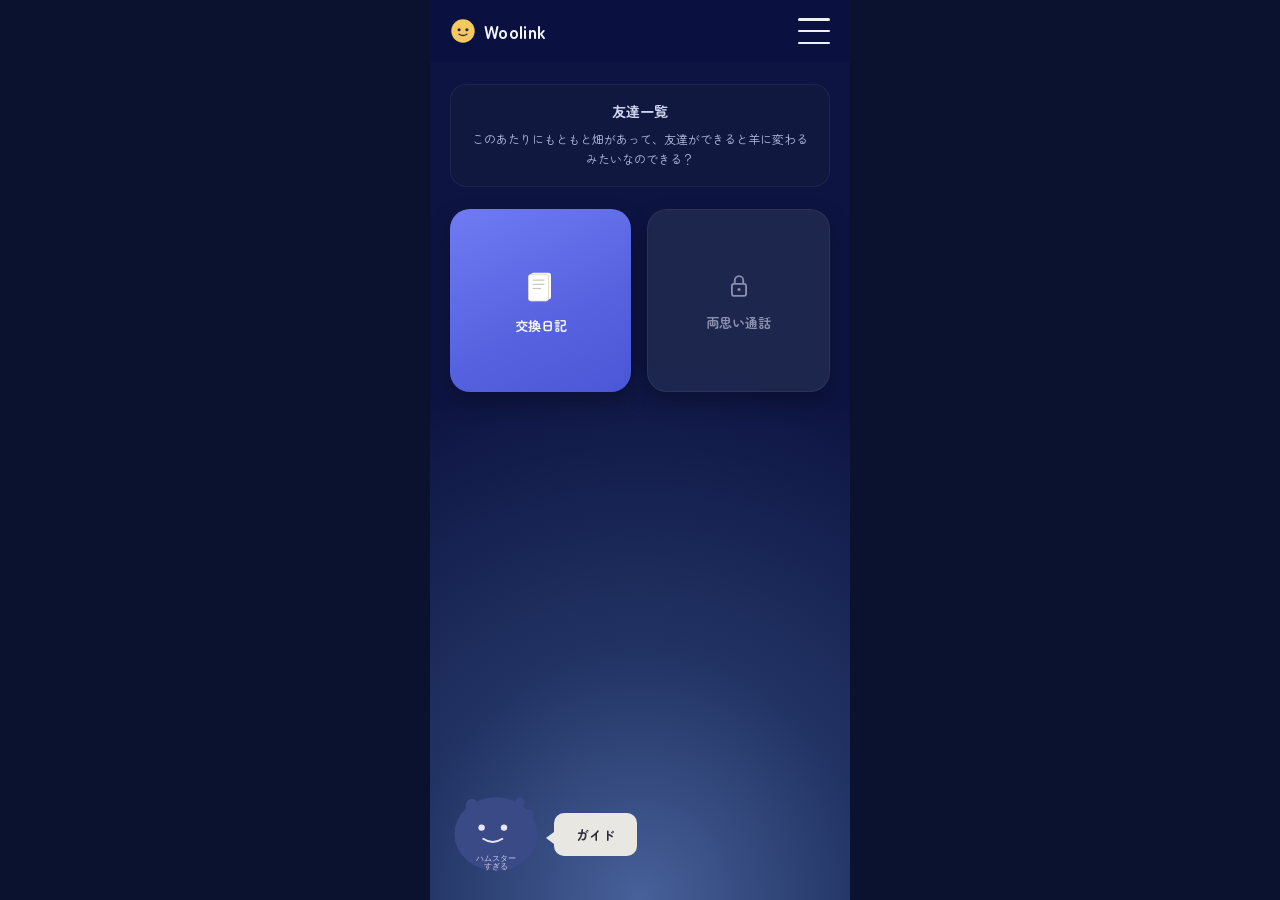
==== index.html @ 6dc6d58c "Add files via upload" ====
<!DOCTYPE html>
<html lang="ja">
<head>
<meta charset="UTF-8">
<meta name="viewport" content="width=device-width, initial-scale=1.0, maximum-scale=1.0, user-scalable=no">
<title>Woolink</title>
<link rel="stylesheet" href="style.css">
</head>
<body>

<div class="phone">

  <header class="topbar">
    <div class="brand">
      <svg class="brand-mark" viewBox="0 0 40 40" width="26" height="26" aria-hidden="true">
        <circle cx="20" cy="20" r="18" fill="#f4c95d"/>
        <circle cx="14" cy="18" r="2.4" fill="#2a2550"/>
        <circle cx="26" cy="18" r="2.4" fill="#2a2550"/>
        <path d="M14 25 Q20 29 26 25" stroke="#2a2550" stroke-width="2.2" fill="none" stroke-linecap="round"/>
      </svg>
      <span class="brand-name">Woolink</span>
    </div>
    <button class="menu-btn" id="menuBtn" aria-label="メニューを開く" aria-expanded="false" aria-controls="menuPanel">
      <span></span><span></span><span></span>
    </button>
  </header>

  <nav class="menu-panel" id="menuPanel" hidden>
    <a class="menu-item" href="placeholder.html?title=プロフィール">
      <span>プロフィール</span><svg viewBox="0 0 24 24" width="16" height="16"><path d="M9 6l6 6-6 6" stroke="currentColor" stroke-width="2" fill="none" stroke-linecap="round" stroke-linejoin="round"/></svg>
    </a>
    <a class="menu-item" href="placeholder.html?title=お知らせ">
      <span>お知らせ</span><svg viewBox="0 0 24 24" width="16" height="16"><path d="M9 6l6 6-6 6" stroke="currentColor" stroke-width="2" fill="none" stroke-linecap="round" stroke-linejoin="round"/></svg>
    </a>
    <a class="menu-item" href="placeholder.html?title=設定">
      <span>設定</span><svg viewBox="0 0 24 24" width="16" height="16"><path d="M9 6l6 6-6 6" stroke="currentColor" stroke-width="2" fill="none" stroke-linecap="round" stroke-linejoin="round"/></svg>
    </a>
    <a class="menu-item" href="placeholder.html?title=ヘルプ">
      <span>ヘルプ</span><svg viewBox="0 0 24 24" width="16" height="16"><path d="M9 6l6 6-6 6" stroke="currentColor" stroke-width="2" fill="none" stroke-linecap="round" stroke-linejoin="round"/></svg>
    </a>
    <a class="menu-item" href="placeholder.html?title=ログアウト">
      <span>ログアウト</span><svg viewBox="0 0 24 24" width="16" height="16"><path d="M9 6l6 6-6 6" stroke="currentColor" stroke-width="2" fill="none" stroke-linecap="round" stroke-linejoin="round"/></svg>
    </a>
  </nav>

  <main class="content">
    <section class="friend-card">
      <h1>友達一覧</h1>
      <p>このあたりにもともと畑があって、友達ができると羊に変わるみたいなのできる？</p>
    </section>

    <section class="actions">
      <a class="action-tile diary" href="placeholder.html?title=交換日記">
        <span class="badge" id="diaryBadge" aria-hidden="true"></span>
        <svg class="tile-icon" viewBox="0 0 48 48" width="40" height="40" aria-hidden="true">
          <rect x="12" y="8" width="24" height="32" rx="3" fill="#fbfaf6"/>
          <rect x="9" y="10" width="24" height="32" rx="3" fill="#ffffff" stroke="#dcd8cc" stroke-width="1"/>
          <line x1="14" y1="17" x2="28" y2="17" stroke="#c9c4b4" stroke-width="1.4"/>
          <line x1="14" y1="22" x2="28" y2="22" stroke="#c9c4b4" stroke-width="1.4"/>
          <line x1="14" y1="27" x2="24" y2="27" stroke="#c9c4b4" stroke-width="1.4"/>
        </svg>
        <span class="tile-label">交換日記</span>
      </a>

      <a class="action-tile call" href="placeholder.html?title=両思い通話">
        <svg class="tile-icon" viewBox="0 0 48 48" width="34" height="34" aria-hidden="true">
          <rect x="14" y="21" width="20" height="17" rx="3" fill="none" stroke="#8a90ad" stroke-width="2.6"/>
          <path d="M18 21v-5a6 6 0 0 1 12 0v5" fill="none" stroke="#8a90ad" stroke-width="2.6"/>
          <circle cx="24" cy="29" r="2.2" fill="#8a90ad"/>
        </svg>
        <span class="tile-label">両思い通話</span>
      </a>
    </section>
  </main>

  <footer class="mascot-row">
    <svg class="mascot" viewBox="0 0 120 110" width="96" height="88" aria-hidden="true">
      <ellipse cx="60" cy="60" rx="52" ry="46" fill="#3a4a86"/>
      <circle cx="30" cy="24" r="8" fill="#3a4a86"/>
      <circle cx="90" cy="20" r="6" fill="#3a4a86"/>
      <circle cx="102" cy="34" r="5" fill="#3a4a86"/>
      <circle cx="42" cy="52" r="4" fill="#e7e6f2"/>
      <circle cx="70" cy="52" r="4" fill="#e7e6f2"/>
      <path d="M44 66 Q56 74 68 66" stroke="#e7e6f2" stroke-width="2.4" fill="none" stroke-linecap="round"/>
      <text x="60" y="94" text-anchor="middle" font-size="10" fill="#c9cbe8" font-family="'Hiragino Sans','Noto Sans JP',sans-serif">ハムスター</text>
      <text x="60" y="104" text-anchor="middle" font-size="10" fill="#c9cbe8" font-family="'Hiragino Sans','Noto Sans JP',sans-serif">すぎる</text>
    </svg>
    <a class="guide-bubble" href="placeholder.html?title=ガイド">ガイド</a>
  </footer>

</div>

<script>
  // 交換日記に未読の更新がある場合だけ true にしてください（実データと連携する箇所）
  const hasDiaryNotification = false;
  const diaryBadge = document.getElementById('diaryBadge');
  if (hasDiaryNotification) {
    diaryBadge.classList.add('is-visible');
  }

  const menuBtn = document.getElementById('menuBtn');
  const menuPanel = document.getElementById('menuPanel');

  menuBtn.addEventListener('click', () => {
    const isOpen = !menuPanel.hidden;
    if (isOpen) {
      menuPanel.hidden = true;
      menuBtn.classList.remove('open');
      menuBtn.setAttribute('aria-expanded', 'false');
    } else {
      menuPanel.hidden = false;
      menuBtn.classList.add('open');
      menuBtn.setAttribute('aria-expanded', 'true');
    }
  });

  document.addEventListener('click', (e) => {
    if (!menuPanel.hidden && !menuPanel.contains(e.target) && !menuBtn.contains(e.target)) {
      menuPanel.hidden = true;
      menuBtn.classList.remove('open');
      menuBtn.setAttribute('aria-expanded', 'false');
    }
  });
</script>

</body>
</html>
---- style.css ----
@import url('https://fonts.googleapis.com/css2?family=Zen+Maru+Gothic:wght@400;500;700&display=swap');

* { box-sizing: border-box; }

html, body {
  margin: 0;
  padding: 0;
  height: 100%;
  font-family: 'Zen Maru Gothic', 'Hiragino Maru Gothic ProN', 'Hiragino Sans', sans-serif;
  background: #0a1230;
}

body {
  display: flex;
  justify-content: center;
  align-items: flex-start;
  min-height: 100vh;
}

.phone {
  position: relative;
  width: 100%;
  max-width: 420px;
  min-height: 100vh;
  overflow: hidden;
  background:
    radial-gradient(120% 60% at 50% 100%, #48619a 0%, #223464 45%, #0d1442 100%);
  color: #eef0fb;
  display: flex;
  flex-direction: column;
}

/* ---------- Header ---------- */

.topbar {
  display: flex;
  align-items: center;
  justify-content: space-between;
  padding: 18px 20px;
  background: #0a1140;
}

.brand {
  display: flex;
  align-items: center;
  gap: 8px;
  text-decoration: none;
}

.brand-name {
  font-weight: 700;
  font-size: 18px;
  letter-spacing: 0.02em;
  color: #f3f4fb;
}

.menu-btn {
  width: 32px;
  height: 26px;
  background: none;
  border: none;
  padding: 0;
  display: flex;
  flex-direction: column;
  justify-content: space-between;
  cursor: pointer;
}

.menu-btn span {
  display: block;
  height: 2.5px;
  width: 100%;
  background: #eef0fb;
  border-radius: 2px;
  transition: transform 0.2s ease, opacity 0.2s ease;
}

.menu-btn.open span:nth-child(1) { transform: translateY(11px) rotate(45deg); }
.menu-btn.open span:nth-child(2) { opacity: 0; }
.menu-btn.open span:nth-child(3) { transform: translateY(-11px) rotate(-45deg); }

/* ---------- Dropdown menu ---------- */

.menu-panel {
  position: absolute;
  top: 62px;
  right: 16px;
  z-index: 20;
  width: 200px;
  background: #f7f6f2;
  border-radius: 14px;
  box-shadow: 0 12px 30px rgba(0,0,0,0.35);
  padding: 6px;
  display: flex;
  flex-direction: column;
}

.menu-panel[hidden] {
  display: none;
}

.menu-item {
  display: flex;
  align-items: center;
  justify-content: space-between;
  padding: 13px 14px;
  color: #2b2b3a;
  text-decoration: none;
  font-size: 14.5px;
  border-radius: 10px;
}

.menu-item:not(:last-child) {
  border-bottom: 1px solid #e7e5dd;
  border-radius: 10px 10px 0 0;
}

.menu-item:active,
.menu-item:hover {
  background: #ece9e1;
}

.menu-item svg {
  color: #9c9a90;
  flex-shrink: 0;
}

/* ---------- Content ---------- */

.content {
  padding: 22px 20px 0;
  flex: 1;
}

.friend-card {
  background: rgba(20, 28, 62, 0.55);
  border: 1px solid rgba(255,255,255,0.06);
  border-radius: 16px;
  padding: 16px 18px;
  text-align: center;
}

.friend-card h1 {
  margin: 0 0 8px;
  font-size: 14px;
  font-weight: 700;
  color: #cfd3f0;
}

.friend-card p {
  margin: 0;
  font-size: 12px;
  line-height: 1.7;
  color: #b7bce0;
}

.actions {
  display: flex;
  gap: 16px;
  margin-top: 22px;
}

.action-tile {
  position: relative;
  flex: 1;
  aspect-ratio: 1 / 1;
  border-radius: 20px;
  display: flex;
  flex-direction: column;
  align-items: center;
  justify-content: center;
  gap: 10px;
  text-decoration: none;
  box-shadow: 0 10px 22px rgba(0,0,0,0.25);
}

.action-tile.diary {
  background: linear-gradient(155deg, #6f7bf2 0%, #5762e0 60%, #4b57d6 100%);
}

.action-tile.call {
  background: rgba(35, 44, 82, 0.75);
  border: 1px solid rgba(255,255,255,0.06);
}

.tile-label {
  font-size: 13px;
  font-weight: 700;
  color: #f5f5fb;
}

.action-tile.call .tile-label {
  color: #8a90ad;
}

.badge {
  position: absolute;
  top: -8px;
  left: -8px;
  width: 18px;
  height: 18px;
  border-radius: 50%;
  background: #f2c94c;
  border: 2px solid #0d1442;
  box-shadow: 0 3px 8px rgba(0,0,0,0.3);
  display: none;
}

.badge.is-visible {
  display: block;
}

/* ---------- Footer / mascot ---------- */

.mascot-row {
  display: flex;
  align-items: flex-end;
  gap: 10px;
  padding: 24px 18px 26px;
  margin-top: auto;
}

.guide-bubble {
  position: relative;
  background: #e8e7e2;
  color: #2b2b3a;
  text-decoration: none;
  font-size: 13px;
  font-weight: 700;
  padding: 12px 22px;
  border-radius: 10px;
  margin-bottom: 18px;
}

.guide-bubble::after {
  content: "";
  position: absolute;
  left: -8px;
  bottom: 12px;
  border-width: 6px 8px 6px 0;
  border-style: solid;
  border-color: transparent #e8e7e2 transparent transparent;
}

/* ---------- Placeholder page ---------- */

.placeholder-main {
  flex: 1;
  display: flex;
  flex-direction: column;
  align-items: center;
  justify-content: center;
  text-align: center;
  padding: 40px 24px;
  gap: 14px;
}

.placeholder-main h1 {
  font-size: 18px;
  color: #f3f4fb;
  margin: 0;
}

.placeholder-main p {
  font-size: 13px;
  color: #a9adcf;
  line-height: 1.8;
  margin: 0;
  max-width: 280px;
}

.placeholder-icon {
  width: 64px;
  height: 64px;
  border-radius: 50%;
  background: rgba(255,255,255,0.06);
  display: flex;
  align-items: center;
  justify-content: center;
  margin-bottom: 4px;
}

.back-btn {
  display: inline-flex;
  align-items: center;
  gap: 6px;
  background: none;
  border: 1px solid rgba(255,255,255,0.55);
  color: #eef0fb;
  font-family: inherit;
  font-size: 13px;
  font-weight: 700;
  padding: 12px 22px;
  border-radius: 999px;
  cursor: pointer;
  margin-top: 8px;
}

.back-btn:active {
  background: rgba(255,255,255,0.1);
}

/* ---------- Back button (bottom, centered) ---------- */

.back-btn-wrap {
  display: flex;
  justify-content: center;
  padding: 28px 0 20px;
}

/* ---------- Date picker (schedule screen) ---------- */

.date-picker {
  padding: 4px 0 18px;
}

.date-picker-header {
  font-size: 13px;
  font-weight: 700;
  color: #dfe1f2;
  margin-bottom: 14px;
}

.date-picker-row {
  display: flex;
  justify-content: space-between;
  gap: 6px;
}

.date-chip {
  flex-shrink: 0;
  display: flex;
  flex-direction: column;
  align-items: center;
  gap: 6px;
  background: none;
  border: none;
  padding: 0;
  cursor: pointer;
  font-family: inherit;
  text-decoration: none;
  color: inherit;
}

.date-caption {
  font-size: 9px;
  font-weight: 700;
  color: #f2c94c;
  height: 11px;
  line-height: 11px;
}

.date-num {
  width: 38px;
  height: 38px;
  border-radius: 50%;
  display: flex;
  align-items: center;
  justify-content: center;
  font-size: 14px;
  font-weight: 700;
  color: #eef0fb;
  background: transparent;
  border: 2px dashed rgba(255,255,255,0.4);
}

.date-chip.has-schedule .date-num {
  background: #f6ecc4;
  color: #3a3620;
  border: 2px solid #f6ecc4;
}

.date-chip.is-selected .date-num {
  box-shadow: 0 0 0 2px #f2c94c;
  border-color: transparent;
}

.date-weekday {
  font-size: 12px;
  color: #9296b8;
  padding: 3px 9px;
  border-radius: 999px;
}

.date-chip.is-selected .date-weekday {
  background: #f2c94c;
  color: #3a3620;
  font-weight: 700;
}

/* ---------- Schedule card ---------- */

.schedule-card {
  background: rgba(255,255,255,0.14);
  border-radius: 16px;
  padding: 18px 18px 20px;
}

.schedule-card h1 {
  margin: 0 0 20px;
  font-size: 14px;
  font-weight: 700;
  color: #eef0fb;
}

.schedule-empty {
  text-align: center;
  font-size: 13px;
  color: #c7cae4;
  margin: 0 0 18px;
}

.schedule-list {
  list-style: none;
  margin: 0 0 16px;
  padding: 0;
  display: flex;
  flex-direction: column;
  gap: 8px;
}

.schedule-list li {
  background: rgba(255,255,255,0.1);
  border-radius: 10px;
  padding: 10px 14px;
  font-size: 13px;
  color: #eef0fb;
  font-weight: 700;
  text-align: center;
}

.schedule-btn {
  display: block;
  text-align: center;
  background: linear-gradient(135deg, #6f7bf2 0%, #4b57d6 100%);
  color: #fff;
  text-decoration: none;
  font-size: 14px;
  font-weight: 700;
  padding: 14px;
  border-radius: 12px;
}

.schedule-btn-secondary {
  background: rgba(255,255,255,0.08);
  border: 1px solid rgba(255,255,255,0.3);
}
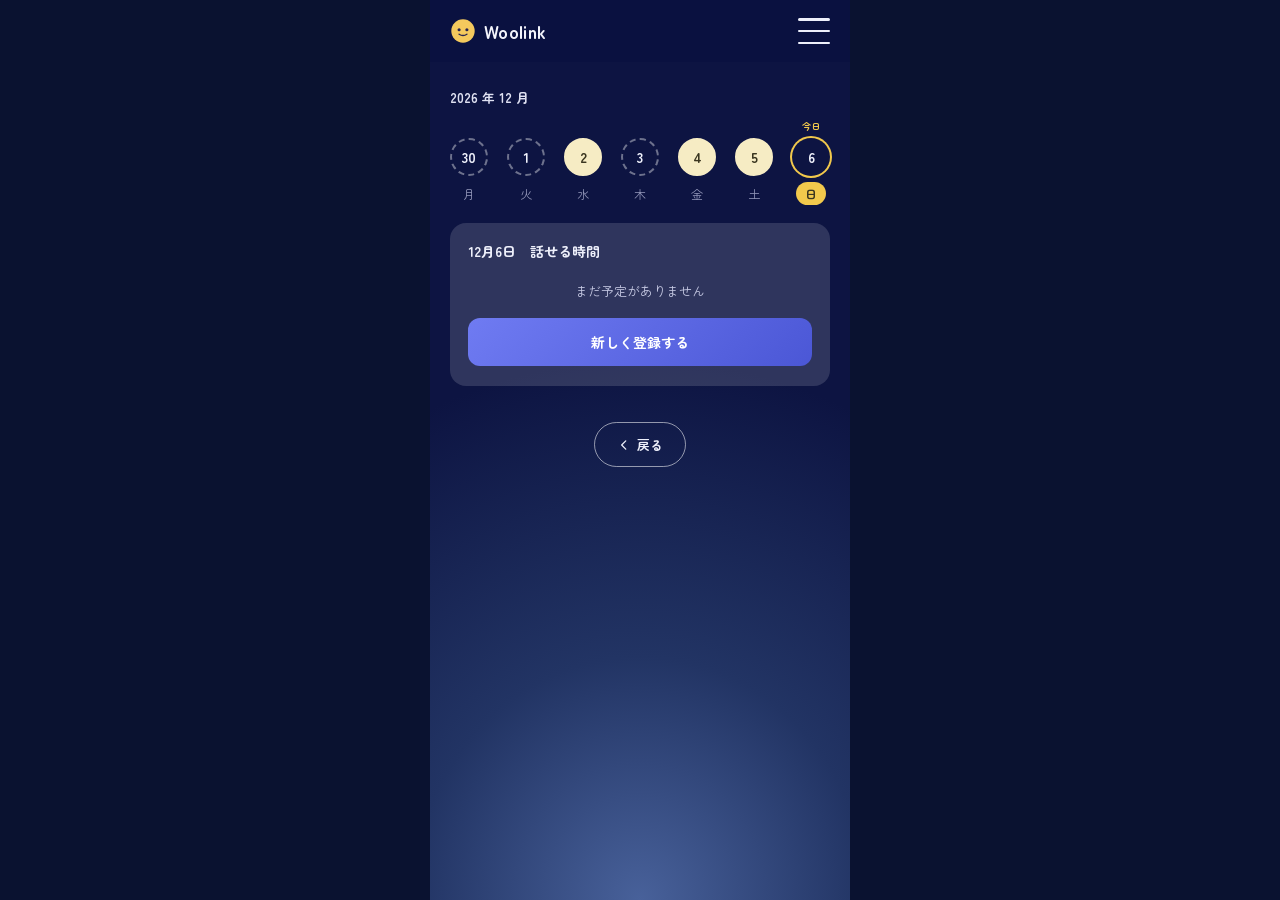
==== commit 590c458b: "Add files via upload" ====
--- a/index.html
+++ b/index.html
@@ -3,7 +3,7 @@
 <head>
 <meta charset="UTF-8">
 <meta name="viewport" content="width=device-width, initial-scale=1.0, maximum-scale=1.0, user-scalable=no">
-<title>Woolink</title>
+<title>Woolink | 話せる時間</title>
 <link rel="stylesheet" href="style.css">
 </head>
 <body>
@@ -44,74 +44,43 @@
   </nav>
 
   <main class="content">
-    <section class="friend-card">
-      <h1>友達一覧</h1>
-      <p>このあたりにもともと畑があって、友達ができると羊に変わるみたいなのできる？</p>
+    <section class="date-picker">
+      <div class="date-picker-header" id="dateHeader">-- 年 -- 月</div>
+      <div class="date-picker-row" id="dateRow"></div>
     </section>
 
-    <section class="actions">
-      <a class="action-tile diary" href="placeholder.html?title=交換日記">
-        <span class="badge" id="diaryBadge" aria-hidden="true"></span>
-        <svg class="tile-icon" viewBox="0 0 48 48" width="40" height="40" aria-hidden="true">
-          <rect x="12" y="8" width="24" height="32" rx="3" fill="#fbfaf6"/>
-          <rect x="9" y="10" width="24" height="32" rx="3" fill="#ffffff" stroke="#dcd8cc" stroke-width="1"/>
-          <line x1="14" y1="17" x2="28" y2="17" stroke="#c9c4b4" stroke-width="1.4"/>
-          <line x1="14" y1="22" x2="28" y2="22" stroke="#c9c4b4" stroke-width="1.4"/>
-          <line x1="14" y1="27" x2="24" y2="27" stroke="#c9c4b4" stroke-width="1.4"/>
-        </svg>
-        <span class="tile-label">交換日記</span>
-      </a>
+    <section class="schedule-card">
+      <h1 id="scheduleTitle">話せる時間</h1>
+      <div id="scheduleBody"></div>
+    </section>
 
-      <a class="action-tile call" href="placeholder.html?title=両思い通話">
-        <svg class="tile-icon" viewBox="0 0 48 48" width="34" height="34" aria-hidden="true">
-          <rect x="14" y="21" width="20" height="17" rx="3" fill="none" stroke="#8a90ad" stroke-width="2.6"/>
-          <path d="M18 21v-5a6 6 0 0 1 12 0v5" fill="none" stroke="#8a90ad" stroke-width="2.6"/>
-          <circle cx="24" cy="29" r="2.2" fill="#8a90ad"/>
-        </svg>
-        <span class="tile-label">両思い通話</span>
-      </a>
-    </section>
+    <div class="back-btn-wrap">
+      <button class="back-btn" id="backBtn">
+        <svg viewBox="0 0 24 24" width="14" height="14"><path d="M15 5l-7 7 7 7" stroke="currentColor" stroke-width="2.2" fill="none" stroke-linecap="round" stroke-linejoin="round"/></svg>
+        戻る
+      </button>
+    </div>
   </main>
-
-  <footer class="mascot-row">
-    <svg class="mascot" viewBox="0 0 120 110" width="96" height="88" aria-hidden="true">
-      <ellipse cx="60" cy="60" rx="52" ry="46" fill="#3a4a86"/>
-      <circle cx="30" cy="24" r="8" fill="#3a4a86"/>
-      <circle cx="90" cy="20" r="6" fill="#3a4a86"/>
-      <circle cx="102" cy="34" r="5" fill="#3a4a86"/>
-      <circle cx="42" cy="52" r="4" fill="#e7e6f2"/>
-      <circle cx="70" cy="52" r="4" fill="#e7e6f2"/>
-      <path d="M44 66 Q56 74 68 66" stroke="#e7e6f2" stroke-width="2.4" fill="none" stroke-linecap="round"/>
-      <text x="60" y="94" text-anchor="middle" font-size="10" fill="#c9cbe8" font-family="'Hiragino Sans','Noto Sans JP',sans-serif">ハムスター</text>
-      <text x="60" y="104" text-anchor="middle" font-size="10" fill="#c9cbe8" font-family="'Hiragino Sans','Noto Sans JP',sans-serif">すぎる</text>
-    </svg>
-    <a class="guide-bubble" href="placeholder.html?title=ガイド">ガイド</a>
-  </footer>
 
 </div>
 
 <script>
-  // 交換日記に未読の更新がある場合だけ true にしてください（実データと連携する箇所）
-  const hasDiaryNotification = false;
-  const diaryBadge = document.getElementById('diaryBadge');
-  if (hasDiaryNotification) {
-    diaryBadge.classList.add('is-visible');
-  }
+  /* ---------- 戻るボタン ---------- */
+  document.getElementById('backBtn').addEventListener('click', () => {
+    if (window.history.length > 1) {
+      window.history.back();
+    }
+  });
 
+  /* ---------- ハンバーガーメニュー ---------- */
   const menuBtn = document.getElementById('menuBtn');
   const menuPanel = document.getElementById('menuPanel');
 
   menuBtn.addEventListener('click', () => {
     const isOpen = !menuPanel.hidden;
-    if (isOpen) {
-      menuPanel.hidden = true;
-      menuBtn.classList.remove('open');
-      menuBtn.setAttribute('aria-expanded', 'false');
-    } else {
-      menuPanel.hidden = false;
-      menuBtn.classList.add('open');
-      menuBtn.setAttribute('aria-expanded', 'true');
-    }
+    menuPanel.hidden = isOpen;
+    menuBtn.classList.toggle('open', !isOpen);
+    menuBtn.setAttribute('aria-expanded', String(!isOpen));
   });
 
   document.addEventListener('click', (e) => {
@@ -121,6 +90,85 @@
       menuBtn.setAttribute('aria-expanded', 'false');
     }
   });
+
+  /* ---------- カレンダー：今週（月曜〜日曜）だけを表示 ---------- */
+  const WEEKDAY_JA = ['月', '火', '水', '木', '金', '土', '日'];
+
+  // 話せる時間の予定が入っている曜日（0=月 … 6=日）。実データに置き換える想定。
+  const scheduleOffsets = [2, 4, 5];
+
+  function getMonday(date) {
+    const d = new Date(date);
+    d.setHours(0, 0, 0, 0);
+    const day = d.getDay(); // 0=日,1=月,...6=土
+    const diffToMonday = (day === 0 ? -6 : 1 - day);
+    d.setDate(d.getDate() + diffToMonday);
+    return d;
+  }
+
+  const today = new Date();
+  today.setHours(0, 0, 0, 0);
+  const monday = getMonday(today);
+  const todayOffset = Math.round((today - monday) / 86400000);
+
+  const weekDates = [];
+  for (let i = 0; i < 7; i++) {
+    const d = new Date(monday);
+    d.setDate(monday.getDate() + i);
+    weekDates.push(d);
+  }
+
+  const dateHeader = document.getElementById('dateHeader');
+  const dateRow = document.getElementById('dateRow');
+  const scheduleTitle = document.getElementById('scheduleTitle');
+  const scheduleBody = document.getElementById('scheduleBody');
+
+  dateHeader.textContent = today.getFullYear() + ' 年 ' + (today.getMonth() + 1) + ' 月';
+
+  let selectedOffset = todayOffset;
+
+  function renderCalendar() {
+    dateRow.innerHTML = '';
+    weekDates.forEach((d, i) => {
+      const hasSchedule = scheduleOffsets.includes(i);
+      const isToday = i === todayOffset;
+      const isSelected = i === selectedOffset;
+
+      const chip = document.createElement('button');
+      chip.type = 'button';
+      chip.className = 'date-chip' + (hasSchedule ? ' has-schedule' : '') + (isSelected ? ' is-selected' : '');
+      chip.innerHTML =
+        '<span class="date-caption">' + (isToday ? '今日' : '&nbsp;') + '</span>' +
+        '<span class="date-num">' + d.getDate() + '</span>' +
+        '<span class="date-weekday">' + WEEKDAY_JA[i] + '</span>';
+
+      chip.addEventListener('click', () => {
+        selectedOffset = i;
+        renderCalendar();
+        renderSchedule();
+      });
+
+      dateRow.appendChild(chip);
+    });
+  }
+
+  function renderSchedule() {
+    const d = weekDates[selectedOffset];
+    scheduleTitle.textContent = (d.getMonth() + 1) + '月' + d.getDate() + '日　話せる時間';
+
+    if (scheduleOffsets.includes(selectedOffset)) {
+      scheduleBody.innerHTML =
+        '<ul class="schedule-list"><li>20:00 〜 21:00</li></ul>' +
+        '<a class="schedule-btn schedule-btn-secondary" href="placeholder.html?title=新しく登録する">追加で登録する</a>';
+    } else {
+      scheduleBody.innerHTML =
+        '<p class="schedule-empty">まだ予定がありません</p>' +
+        '<a class="schedule-btn" href="placeholder.html?title=新しく登録する">新しく登録する</a>';
+    }
+  }
+
+  renderCalendar();
+  renderSchedule();
 </script>
 
 </body>
